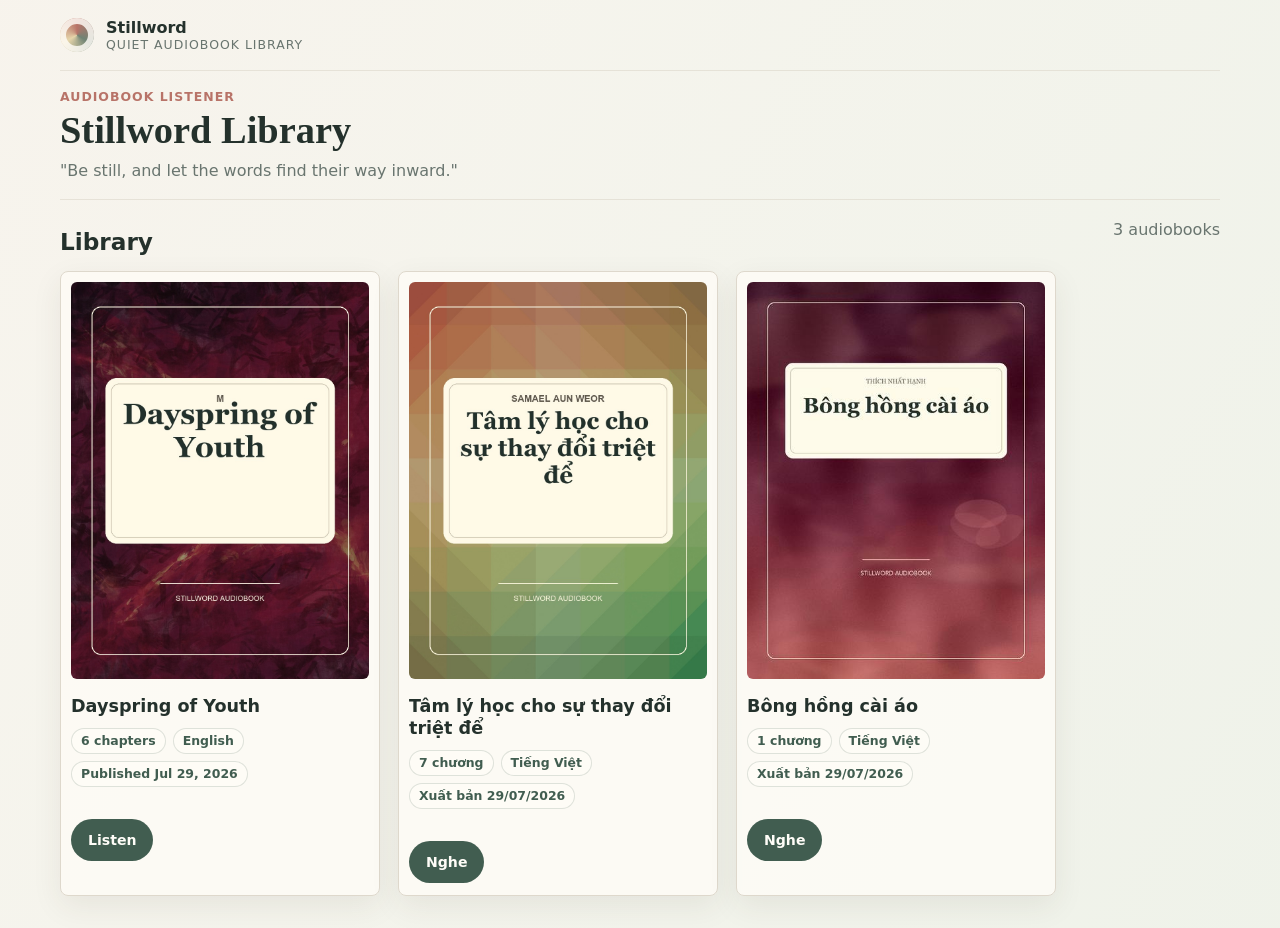
==== index.html @ 3c8ef7a2 "Update audiobook listener export: Tâm lý học cho sự thay đổi triệt để" ====
<!doctype html>
<html lang="en">
  <head>
    <meta charset="utf-8">
    <meta name="viewport" content="width=device-width, initial-scale=1">
    <title>Stillword</title>
    <meta name="description" content="A calm static audiobook listening library for GitHub Pages.">
    <meta property="og:type" content="website">
    <meta property="og:site_name" content="Stillword">
    <meta property="og:title" content="Stillword">
    <meta property="og:description" content="A calm audiobook listening library.">
    <meta property="og:url" content="https://cristalngo.github.io/audio-book/">
    <meta property="og:image" content="https://cristalngo.github.io/audio-book/assets/icons/icon-512.png">
    <meta name="twitter:card" content="summary_large_image">
    <meta name="twitter:title" content="Stillword">
    <meta name="twitter:description" content="A calm audiobook listening library.">
    <meta name="twitter:image" content="https://cristalngo.github.io/audio-book/assets/icons/icon-512.png">
    <meta name="theme-color" content="#415d50">
    <meta name="apple-mobile-web-app-title" content="Stillword">
    <meta name="apple-mobile-web-app-capable" content="yes">
    <meta name="apple-mobile-web-app-status-bar-style" content="default">
    <link rel="icon" href="./assets/icons/favicon.svg" type="image/svg+xml">
    <link rel="apple-touch-icon" href="./assets/icons/apple-touch-icon.png">
    <link rel="manifest" href="./manifest.webmanifest">
    <link rel="stylesheet" href="./styles.css?v=share-pages-20">
  </head>
  <body>
    <div class="app-shell">
      <header class="site-header">
        <a class="brand" href="./" aria-label="Stillword home">
          <span class="brand-mark" aria-hidden="true"></span>
          <span>
            <span class="brand-name">Stillword</span>
            <span class="brand-subtitle">Quiet audiobook library</span>
          </span>
        </a>
        <button class="ghost-button" id="headerContinueBtn" type="button" hidden>Continue</button>
      </header>

      <main>
        <section class="library-hero" id="libraryHero">
          <div class="hero-copy">
            <p class="eyebrow">Audiobook listener</p>
            <h1>Stillword Library</h1>
            <p>"Be still, and let the words find their way inward."</p>
          </div>
          <div class="resume-panel" id="resumePanel" hidden>
            <span class="panel-label">Last session</span>
            <strong id="resumeTitle">Continue listening</strong>
            <span id="resumeMeta">Chapter 1</span>
            <button class="primary-button" id="heroContinueBtn" type="button">Continue Listening</button>
          </div>
        </section>

        <section id="libraryView" class="view">
          <div class="section-heading">
            <h2>Library</h2>
            <div class="library-tools">
              <p id="bookCount"></p>
              <button class="text-button small-text-button" id="hiddenToggleBtn" type="button" hidden>Hidden</button>
            </div>
          </div>
          <div class="book-grid" id="bookGrid"></div>
          <div class="hidden-books" id="hiddenBooksPanel" hidden></div>
        </section>

        <section id="bookView" class="view book-view" hidden>
          <button class="text-button" id="backBtn" type="button">Back to library</button>
          <div class="book-detail" id="bookDetail"></div>
        </section>
      </main>
    </div>

    <aside class="player-bar" id="playerBar" hidden aria-label="Audiobook player">
      <div class="player-info">
        <img id="playerCover" alt="" width="54" height="54">
        <div>
          <strong id="playerTitle">Select a chapter</strong>
          <span id="playerChapter">Ready</span>
        </div>
      </div>
      <div class="player-controls">
        <button class="round-button" id="playPauseBtn" type="button" aria-label="Play">Play</button>
        <div class="timeline">
          <input id="seekBar" type="range" min="0" max="1000" value="0" aria-label="Seek">
          <div class="time-row">
            <span id="currentTime">0:00</span>
            <span id="durationTime">0:00</span>
          </div>
        </div>
      </div>
      <audio id="audioPlayer" preload="metadata"></audio>
    </aside>

    <script src="./app.js?v=share-pages-20" defer></script>
  </body>
</html>
---- styles.css ----
:root {
  color-scheme: light;
  --ink: #24312c;
  --muted: #69756f;
  --paper: #f8f5ee;
  --panel: #fffdf8;
  --line: #ded8cc;
  --sage: #6f8374;
  --sage-dark: #415d50;
  --rose: #b87368;
  --amber: #c38a3e;
  --shadow: 0 16px 38px rgba(55, 48, 38, 0.13);
  font-family: Inter, ui-sans-serif, system-ui, -apple-system, BlinkMacSystemFont, "Segoe UI", sans-serif;
}

* {
  box-sizing: border-box;
}

[hidden] {
  display: none !important;
}

body {
  margin: 0;
  min-height: 100vh;
  background:
    linear-gradient(120deg, rgba(248, 245, 238, 0.92), rgba(238, 242, 233, 0.9)),
    radial-gradient(circle at top left, rgba(184, 115, 104, 0.16), transparent 34rem),
    var(--paper);
  color: var(--ink);
  padding-bottom: 32px;
}

body.has-player {
  padding-bottom: 112px;
}

button,
input {
  font: inherit;
}

button {
  cursor: pointer;
}

.app-shell {
  width: min(1160px, calc(100% - 36px));
  margin: 0 auto;
}

.site-header {
  min-height: 70px;
  display: flex;
  align-items: center;
  justify-content: space-between;
  gap: 20px;
}

.brand {
  display: inline-flex;
  align-items: center;
  gap: 12px;
  color: inherit;
  text-decoration: none;
}

.brand-mark {
  width: 34px;
  height: 34px;
  border-radius: 50%;
  background: conic-gradient(from 120deg, var(--sage), #e6d5aa, var(--rose), var(--sage));
  box-shadow: inset 0 0 0 6px rgba(255, 253, 248, 0.82);
}

.brand-name,
.brand-subtitle,
.panel-label,
.player-info span,
.time-row,
.chapter-meta {
  display: block;
}

.brand-name {
  font-weight: 760;
  letter-spacing: 0;
}

.brand-subtitle,
.section-heading p,
.book-card p,
.book-description,
.chapter-meta,
.player-info span,
.time-row,
.resume-panel span {
  color: var(--muted);
}

.brand-subtitle,
.panel-label,
.eyebrow {
  font-size: 0.78rem;
  text-transform: uppercase;
  letter-spacing: 0.08em;
}

.library-hero {
  min-height: 116px;
  display: grid;
  grid-template-columns: minmax(0, 1fr) minmax(280px, 360px);
  align-items: center;
  gap: 24px;
  padding: 18px 0 16px;
  border-top: 1px solid rgba(222, 216, 204, 0.62);
  border-bottom: 1px solid rgba(222, 216, 204, 0.62);
}

.eyebrow {
  color: var(--rose);
  font-weight: 800;
  margin: 0 0 7px;
}

h1,
h2,
h3,
p {
  margin-top: 0;
}

h1 {
  max-width: 760px;
  margin-bottom: 0;
  font-family: Georgia, "Times New Roman", serif;
  font-size: clamp(2.05rem, 4.8vw, 4.25rem);
  line-height: 1.03;
  font-weight: 600;
  letter-spacing: 0;
}

.library-hero h1 {
  max-width: 700px;
  font-size: clamp(2rem, 3vw, 3rem);
}

.hero-copy p:last-child {
  max-width: 520px;
  margin: 8px 0 0;
  color: var(--muted);
  font-size: 1rem;
  line-height: 1.5;
}

h2 {
  font-size: 1.45rem;
  margin-bottom: 0;
}

.resume-panel {
  background: rgba(255, 253, 248, 0.82);
  border: 1px solid var(--line);
  border-radius: 8px;
  padding: 20px;
  box-shadow: var(--shadow);
}

.resume-panel strong {
  display: block;
  margin: 8px 0 4px;
  font-size: 1.15rem;
}

.section-heading {
  display: flex;
  align-items: end;
  justify-content: space-between;
  gap: 20px;
  margin: 20px 0 16px;
}

.library-tools {
  display: flex;
  align-items: center;
  gap: 14px;
}

.book-grid {
  display: grid;
  grid-template-columns: repeat(auto-fill, minmax(250px, 320px));
  gap: 18px;
  justify-content: start;
  align-items: stretch;
}

.book-card {
  position: relative;
  display: grid;
  grid-template-rows: auto 1fr;
  gap: 13px;
  width: 100%;
  min-height: 100%;
  border: 1px solid var(--line);
  border-radius: 8px;
  background: rgba(255, 253, 248, 0.76);
  color: inherit;
  text-align: left;
  padding: 10px 10px 12px;
  box-shadow: 0 10px 30px rgba(68, 56, 42, 0.08);
  transition: transform 160ms ease, box-shadow 160ms ease, border-color 160ms ease;
}

.book-card:hover,
.book-card:focus-within {
  transform: translateY(-3px);
  border-color: rgba(111, 131, 116, 0.7);
  box-shadow: var(--shadow);
  outline: none;
}

.book-open {
  display: block;
  width: 100%;
  border: 0;
  border-radius: 6px;
  padding: 0;
  background: transparent;
  color: inherit;
}

.book-open:focus-visible,
.small-button:focus-visible,
.hide-book-button:focus-visible {
  outline: 3px solid rgba(111, 131, 116, 0.35);
  outline-offset: 3px;
}

.book-card img,
.book-cover-large,
#playerCover {
  object-fit: cover;
  background: #ebe3d4;
}

.book-card img {
  width: 100%;
  aspect-ratio: 3 / 4;
  border-radius: 6px;
}

.book-card h3 {
  margin: 0 0 6px;
  font-size: 1.1rem;
  line-height: 1.25;
}

.book-card p {
  margin-bottom: 10px;
  line-height: 1.45;
}

.card-meta {
  display: block;
  color: var(--sage-dark);
  font-size: 0.88rem;
  font-weight: 700;
}

.book-meta-list {
  display: flex;
  flex-wrap: wrap;
  gap: 7px;
  margin-top: 10px;
}

.book-meta-list span {
  display: inline-flex;
  align-items: center;
  min-height: 26px;
  padding: 0 9px;
  border: 1px solid rgba(111, 131, 116, 0.22);
  border-radius: 999px;
  background: rgba(255, 253, 248, 0.58);
  color: var(--sage-dark);
  font-size: 0.78rem;
  font-weight: 760;
}

.detail-meta {
  margin: 12px 0 0;
}

.card-actions {
  display: flex;
  flex-wrap: wrap;
  gap: 8px;
  margin-top: 16px;
}

.small-button {
  min-height: 36px;
  padding: 0 16px;
  font-size: 0.88rem;
  margin-top: 0;
}

.small-text-button {
  min-height: 32px;
  padding: 0;
  color: var(--sage-dark);
  font-size: 0.86rem;
}

.hide-book-button {
  position: absolute;
  top: 12px;
  right: 12px;
  width: 30px;
  height: 30px;
  min-height: 0;
  display: grid;
  place-items: center;
  border: 1px solid rgba(222, 216, 204, 0.74);
  border-radius: 999px;
  background: rgba(255, 253, 248, 0.82);
  color: var(--sage-dark);
  opacity: 0;
  transition: opacity 140ms ease, background 140ms ease, border-color 140ms ease;
}

.hide-book-button svg {
  width: 17px;
  height: 17px;
  fill: none;
  stroke: currentColor;
  stroke-linecap: round;
  stroke-linejoin: round;
  stroke-width: 1.8;
}

.book-card:hover .hide-book-button,
.book-card:focus-within .hide-book-button {
  opacity: 1;
}

.hide-book-button:hover {
  border-color: rgba(184, 115, 104, 0.46);
  background: rgba(255, 253, 248, 0.96);
}

.hidden-books {
  display: grid;
  gap: 8px;
  max-width: 420px;
  margin-top: 14px;
  padding-top: 10px;
  border-top: 1px solid rgba(222, 216, 204, 0.7);
}

.hidden-book-row {
  display: flex;
  align-items: center;
  justify-content: space-between;
  gap: 12px;
  color: var(--muted);
  font-size: 0.92rem;
}

.hidden-book-row span {
  min-width: 0;
  overflow: hidden;
  text-overflow: ellipsis;
  white-space: nowrap;
}

.book-view {
  padding-top: 22px;
}

.text-button,
.ghost-button,
.primary-button,
.round-button {
  border: 0;
  border-radius: 999px;
  min-height: 42px;
  padding: 0 17px;
  font-weight: 760;
}

.text-button {
  background: transparent;
  color: var(--sage-dark);
  padding-left: 0;
}

.ghost-button {
  background: rgba(255, 253, 248, 0.76);
  color: var(--sage-dark);
  border: 1px solid var(--line);
}

.primary-button,
.round-button {
  background: var(--sage-dark);
  color: #fffdf8;
}

.primary-button {
  margin-top: 16px;
}

.book-detail {
  display: grid;
  gap: 24px;
  max-width: 860px;
  padding-bottom: 34px;
}

.book-heading {
  display: grid;
  grid-template-columns: 86px minmax(0, 1fr);
  gap: 18px;
  align-items: center;
}

.book-detail h1 {
  margin-bottom: 8px;
  font-size: clamp(2.2rem, 4vw, 4rem);
}

.book-detail h2 {
  max-width: 760px;
  margin: 0;
  color: var(--sage-dark);
  font-size: clamp(1.05rem, 2vw, 1.45rem);
  line-height: 1.35;
  font-family: Inter, ui-sans-serif, system-ui, -apple-system, BlinkMacSystemFont, "Segoe UI", sans-serif;
  font-weight: 760;
}

.book-cover-small {
  width: 86px;
  aspect-ratio: 3 / 4;
  border-radius: 8px;
  box-shadow: 0 12px 28px rgba(55, 48, 38, 0.12);
}

.book-description {
  max-width: 680px;
  line-height: 1.65;
}

.detail-actions {
  display: flex;
  flex-wrap: wrap;
  gap: 10px;
  margin: 14px 0 0;
}

.compact-action {
  min-height: 36px;
  padding: 0 15px;
  font-size: 0.86rem;
}

.chapter-list {
  display: grid;
  gap: 10px;
  max-width: 860px;
}

.chapter-row {
  display: grid;
  grid-template-columns: 54px minmax(0, 1fr);
  align-items: center;
  gap: 14px;
  width: 100%;
  padding: 12px;
  background: rgba(255, 253, 248, 0.78);
  border: 1px solid var(--line);
  border-radius: 8px;
  color: inherit;
  text-align: left;
  transition: border-color 160ms ease, background 160ms ease, transform 160ms ease;
}

.chapter-row:hover,
.chapter-row:focus-visible {
  border-color: rgba(111, 131, 116, 0.72);
  background: rgba(255, 253, 248, 0.95);
  outline: none;
  transform: translateY(-1px);
}

.chapter-number {
  width: 42px;
  height: 42px;
  border-radius: 50%;
  display: grid;
  place-items: center;
  background: #ece5d9;
  color: var(--sage-dark);
  font-weight: 800;
}

.chapter-row h3 {
  margin: 0 0 3px;
  font-size: 1rem;
}

.share-landing {
  min-height: 100vh;
  display: grid;
  place-items: center;
  align-content: center;
  gap: 16px;
  padding: 28px;
  text-align: center;
}

.share-landing img {
  width: min(260px, 70vw);
  aspect-ratio: 3 / 4;
  border-radius: 8px;
  object-fit: cover;
  box-shadow: 0 22px 70px rgba(39, 35, 29, 0.18);
}

.share-landing h1 {
  max-width: 680px;
  margin: 0;
  font-size: clamp(2rem, 8vw, 4rem);
}

.share-landing p {
  margin: 0;
  color: var(--muted);
}

.player-bar {
  position: fixed;
  left: 50%;
  bottom: 16px;
  transform: translateX(-50%);
  width: min(1120px, calc(100% - 32px));
  display: grid;
  grid-template-columns: minmax(220px, 1fr) minmax(320px, 1.5fr);
  gap: 20px;
  align-items: center;
  padding: 12px;
  background: rgba(255, 253, 248, 0.94);
  border: 1px solid var(--line);
  border-radius: 8px;
  box-shadow: 0 20px 70px rgba(39, 35, 29, 0.22);
  backdrop-filter: blur(16px);
  z-index: 10;
}

body.mini-player .player-bar {
  width: min(520px, calc(100% - 22px));
  grid-template-columns: minmax(0, 1fr) auto;
  gap: 10px;
  padding: 8px;
  bottom: 10px;
}

body.mini-player .timeline {
  display: none;
}

body.mini-player #playerCover {
  width: 42px;
  height: 42px;
}

body.mini-player .round-button {
  width: 52px;
  min-height: 52px;
}

.player-info,
.player-controls {
  display: flex;
  align-items: center;
  gap: 12px;
  min-width: 0;
}

#playerCover {
  width: 54px;
  height: 54px;
  border-radius: 6px;
  flex: 0 0 auto;
}

.player-info div,
.timeline {
  min-width: 0;
  width: 100%;
}

.player-info strong,
.player-info span {
  overflow: hidden;
  text-overflow: ellipsis;
  white-space: nowrap;
}

.round-button {
  width: 58px;
  padding: 0;
}

#seekBar {
  width: 100%;
  accent-color: var(--sage-dark);
}

.time-row {
  margin-top: 2px;
  display: flex;
  justify-content: space-between;
  font-size: 0.78rem;
}

.empty-state {
  padding: 36px 0;
  color: var(--muted);
}

@media (max-width: 760px) {
  body.has-player {
    padding-bottom: 150px;
  }

  .app-shell,
  .player-bar {
    width: min(100% - 22px, 1120px);
  }

  .site-header {
    min-height: 68px;
  }

  .brand-subtitle {
    display: none;
  }

  .library-hero,
  .player-bar {
    grid-template-columns: 1fr;
  }

  .library-hero {
    min-height: 0;
    padding: 16px 0 18px;
  }

  .library-hero h1 {
    font-size: clamp(1.9rem, 9vw, 2.8rem);
  }

  .section-heading {
    align-items: start;
    flex-direction: column;
    gap: 4px;
  }

  .library-tools {
    width: 100%;
    justify-content: space-between;
  }

  .book-grid {
    grid-template-columns: minmax(0, 1fr);
    gap: 10px;
  }

  .book-card {
    grid-template-columns: clamp(104px, 30vw, 124px) minmax(0, 1fr);
    grid-template-rows: auto;
    align-items: center;
    gap: 13px;
    border-color: rgba(222, 216, 204, 0.78);
    padding: 10px 12px 10px 10px;
    box-shadow: 0 8px 20px rgba(68, 56, 42, 0.07);
  }

  .book-card > div {
    min-width: 0;
    padding-right: 30px;
  }

  .hide-book-button {
    top: 10px;
    right: 10px;
    width: 25px;
    height: 25px;
    border-color: rgba(222, 216, 204, 0.58);
    background: rgba(255, 253, 248, 0.64);
    opacity: 0.82;
  }

  .hide-book-button svg {
    width: 14px;
    height: 14px;
    stroke-width: 1.65;
  }

  .book-card:hover,
  .book-card:focus-within {
    transform: none;
  }

  .book-card img {
    aspect-ratio: 3 / 4;
    min-height: 0;
    border-radius: 5px;
  }

  .book-card h3 {
    display: -webkit-box;
    margin: 0 0 8px;
    overflow: hidden;
    font-size: clamp(0.98rem, 3.7vw, 1.12rem);
    line-height: 1.16;
    -webkit-box-orient: vertical;
    -webkit-line-clamp: 3;
  }

  .book-meta-list {
    gap: 5px;
    margin-top: 0;
  }

  .book-meta-list span {
    min-height: 21px;
    padding: 0 7px;
    font-size: 0.66rem;
    line-height: 1;
  }

  .card-actions {
    margin-top: 12px;
  }

  .small-button {
    min-height: 31px;
    padding: 0 14px;
    font-size: 0.78rem;
  }

  .small-text-button {
    min-height: 32px;
    font-size: 0.82rem;
  }

  .chapter-row {
    grid-template-columns: 42px minmax(0, 1fr);
    min-height: 86px;
  }

  .book-detail h1 {
    margin-bottom: 6px;
    font-size: clamp(1.65rem, 7vw, 2.35rem);
  }

  .book-detail h2 {
    font-size: 1rem;
    line-height: 1.34;
  }

  .book-heading {
    grid-template-columns: 58px minmax(0, 1fr);
    gap: 12px;
  }

  .book-cover-small {
    width: 58px;
    border-radius: 7px;
  }

  .player-bar {
    bottom: 10px;
    gap: 10px;
    padding: 10px;
  }

  body.mini-player .player-bar {
    grid-template-columns: minmax(0, 1fr) auto;
    padding: 8px;
  }

  .player-controls {
    gap: 10px;
  }

  .round-button {
    width: 54px;
    min-height: 54px;
    flex: 0 0 54px;
  }
}
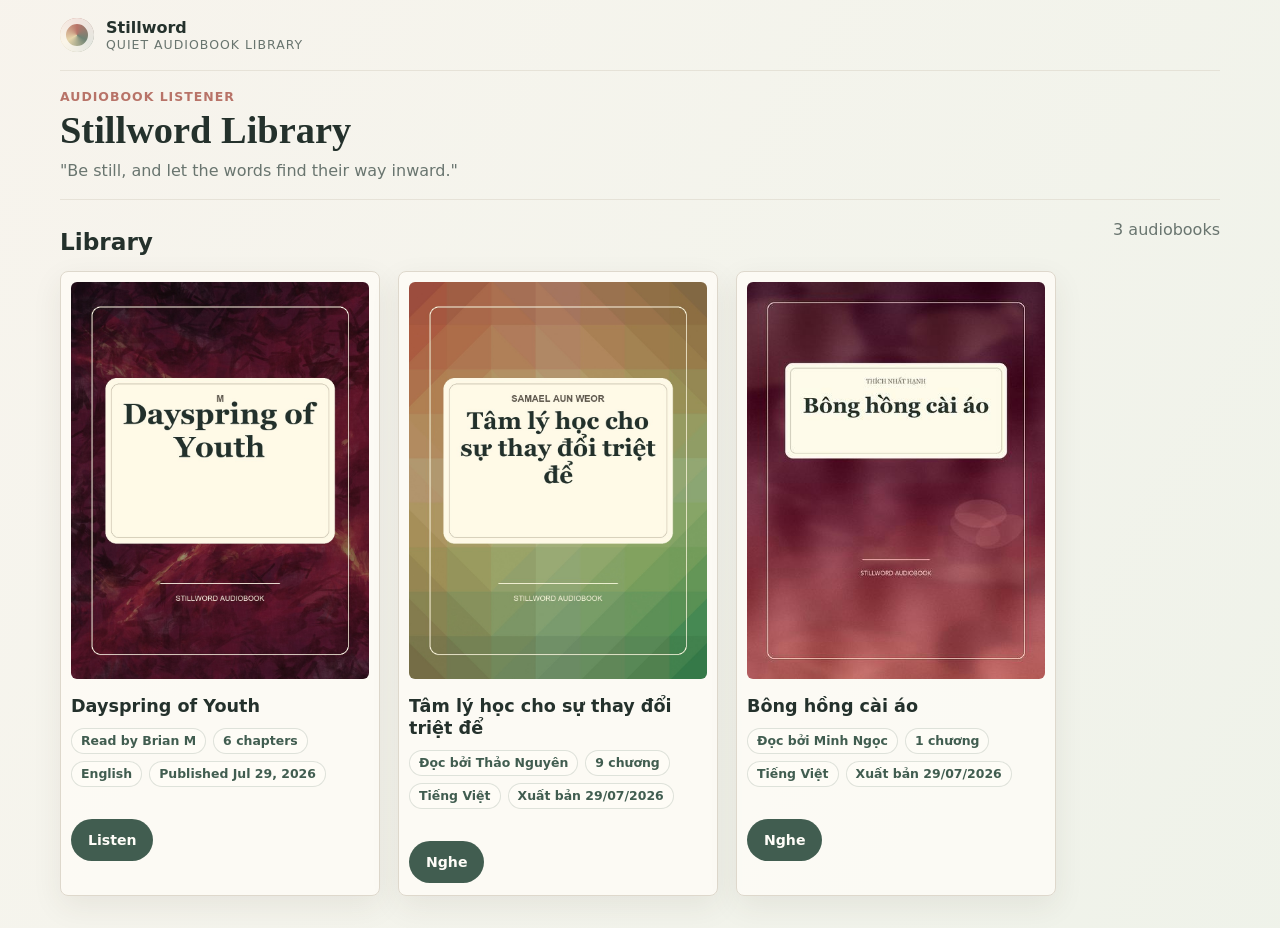
==== commit bd478c91: "Track local listens and show narrator" ====
--- a/index.html
+++ b/index.html
@@ -22,7 +22,7 @@
     <link rel="icon" href="./assets/icons/favicon.svg" type="image/svg+xml">
     <link rel="apple-touch-icon" href="./assets/icons/apple-touch-icon.png">
     <link rel="manifest" href="./manifest.webmanifest">
-    <link rel="stylesheet" href="./styles.css?v=share-pages-20">
+    <link rel="stylesheet" href="./styles.css?v=listen-stats-22">
   </head>
   <body>
     <div class="app-shell">
@@ -92,6 +92,6 @@
       <audio id="audioPlayer" preload="metadata"></audio>
     </aside>
 
-    <script src="./app.js?v=share-pages-20" defer></script>
+    <script src="./app.js?v=listen-stats-22" defer></script>
   </body>
 </html>
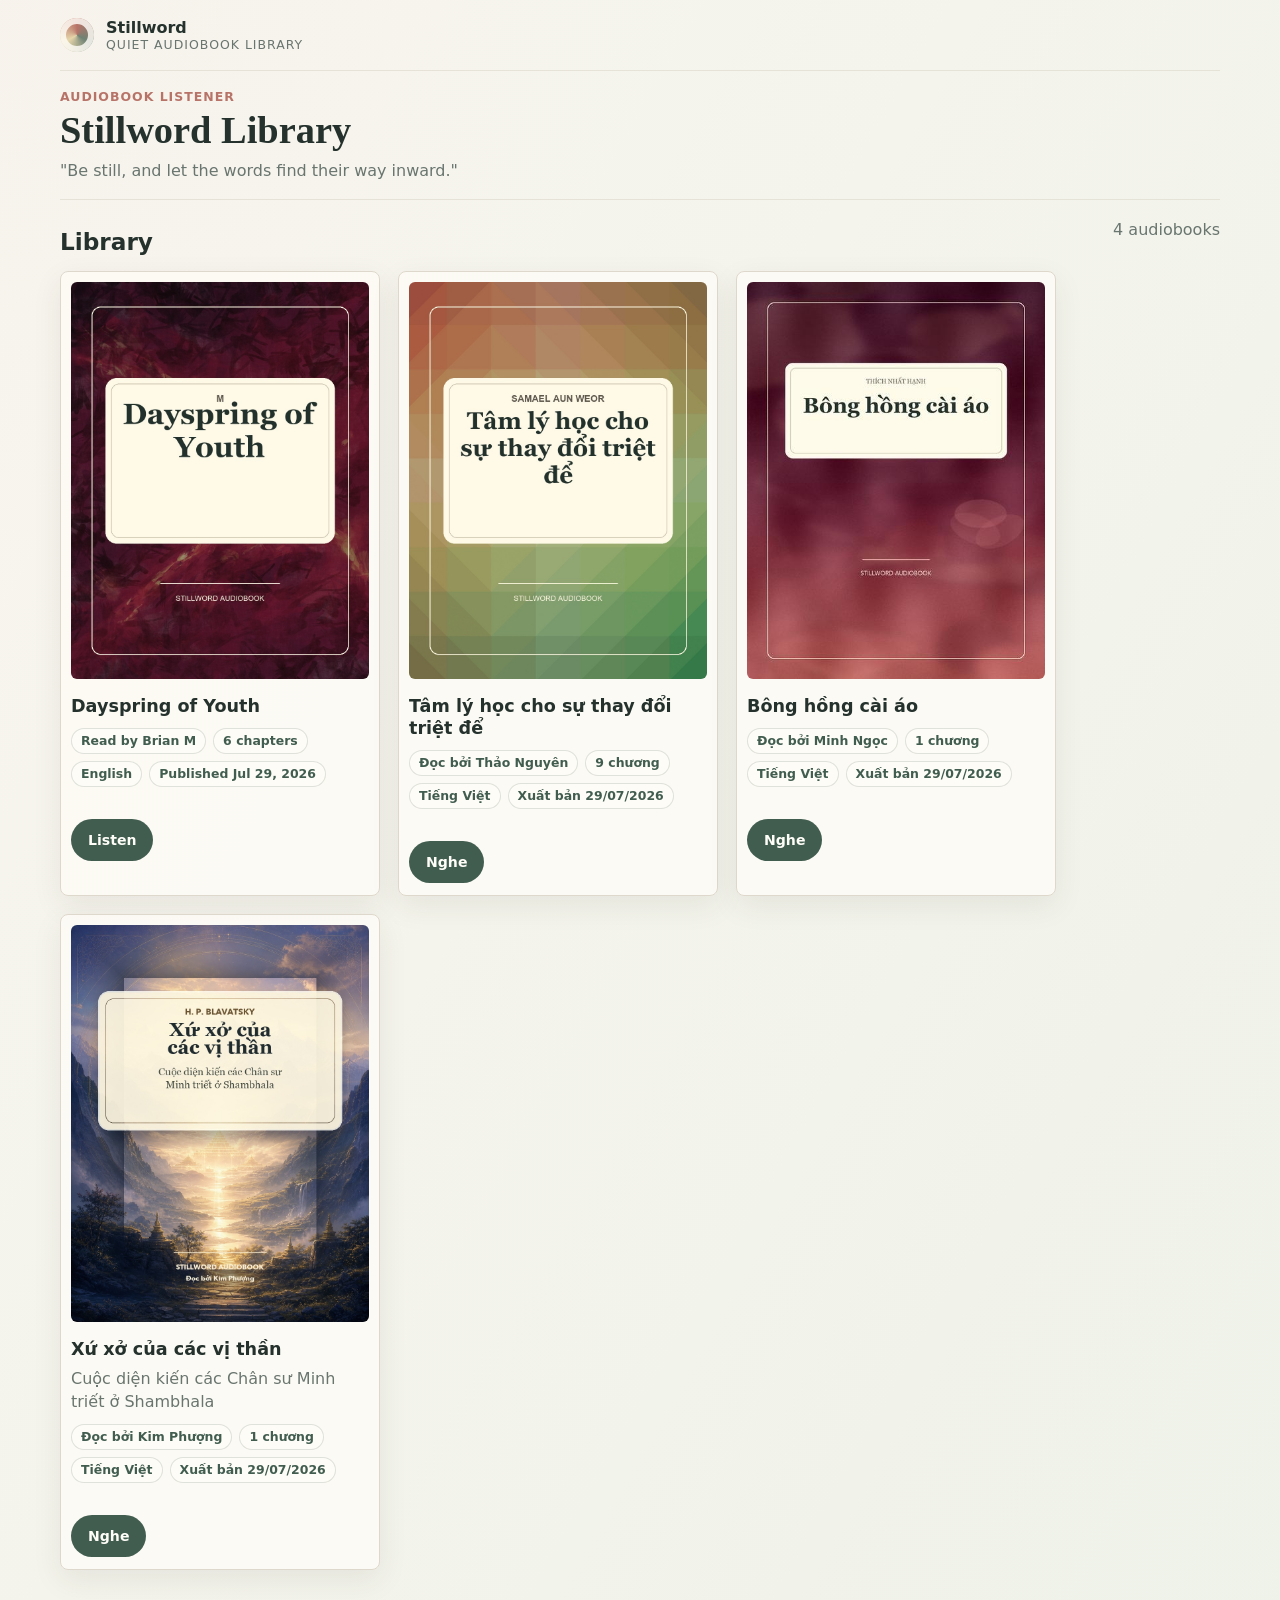
==== commit 631b4d8d: "Add cover for Xu xo cua cac vi than" ====
--- a/index.html
+++ b/index.html
@@ -22,7 +22,7 @@
     <link rel="icon" href="./assets/icons/favicon.svg" type="image/svg+xml">
     <link rel="apple-touch-icon" href="./assets/icons/apple-touch-icon.png">
     <link rel="manifest" href="./manifest.webmanifest">
-    <link rel="stylesheet" href="./styles.css?v=listen-stats-22">
+    <link rel="stylesheet" href="./styles.css?v=xu-xo-cover-24">
   </head>
   <body>
     <div class="app-shell">
@@ -92,6 +92,6 @@
       <audio id="audioPlayer" preload="metadata"></audio>
     </aside>
 
-    <script src="./app.js?v=listen-stats-22" defer></script>
+    <script src="./app.js?v=xu-xo-cover-24" defer></script>
   </body>
 </html>
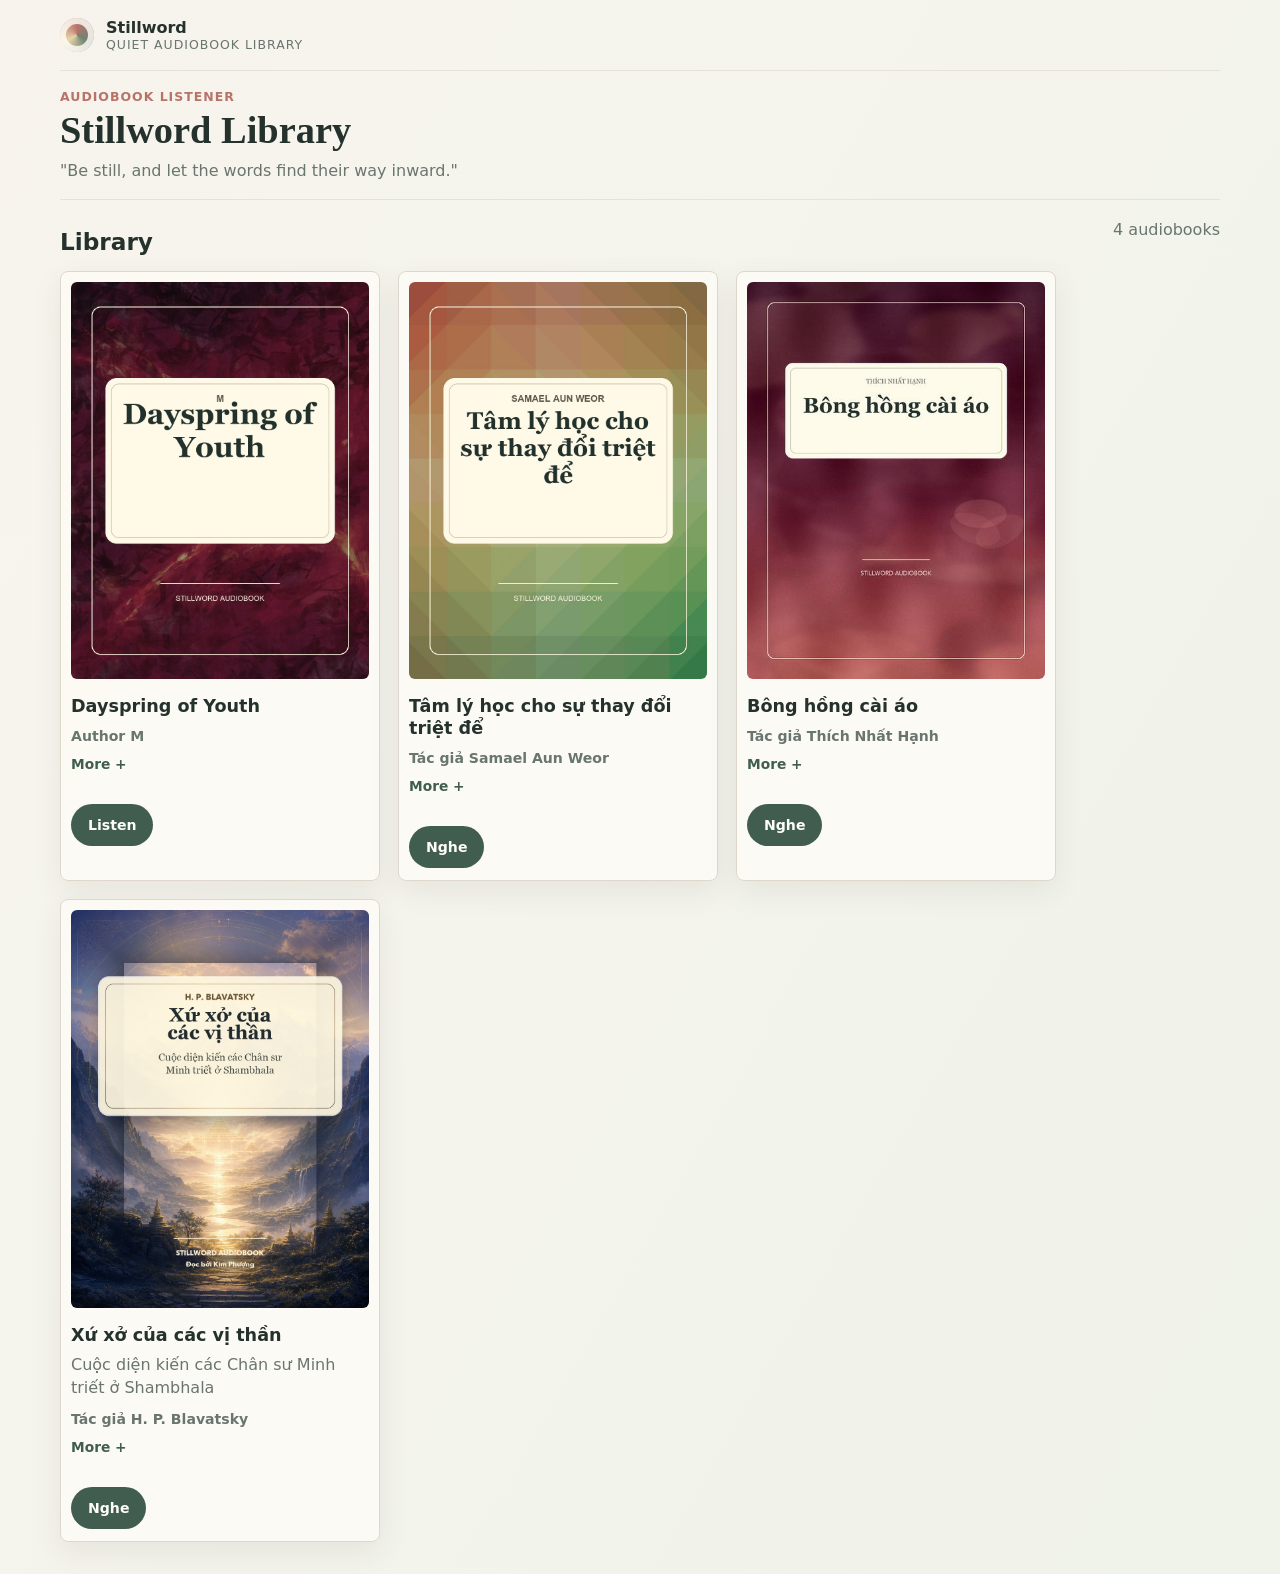
==== commit be13fb42: "Simplify book metadata display" ====
--- a/index.html
+++ b/index.html
@@ -22,7 +22,7 @@
     <link rel="icon" href="./assets/icons/favicon.svg" type="image/svg+xml">
     <link rel="apple-touch-icon" href="./assets/icons/apple-touch-icon.png">
     <link rel="manifest" href="./manifest.webmanifest">
-    <link rel="stylesheet" href="./styles.css?v=xu-xo-cover-24">
+    <link rel="stylesheet" href="./styles.css?v=compact-meta-25">
   </head>
   <body>
     <div class="app-shell">
@@ -92,6 +92,6 @@
       <audio id="audioPlayer" preload="metadata"></audio>
     </aside>
 
-    <script src="./app.js?v=xu-xo-cover-24" defer></script>
+    <script src="./app.js?v=compact-meta-25" defer></script>
   </body>
 </html>
--- a/styles.css
+++ b/styles.css
@@ -261,6 +261,49 @@
   line-height: 1.45;
 }
 
+.book-byline {
+  margin: 8px 0 0;
+  color: var(--sage-dark);
+  font-size: 0.88rem;
+  font-weight: 760;
+  line-height: 1.35;
+}
+
+.detail-byline {
+  margin-top: 12px;
+  font-size: 0.98rem;
+}
+
+.book-more {
+  margin-top: 8px;
+  color: var(--muted);
+}
+
+.book-more summary {
+  width: max-content;
+  cursor: pointer;
+  color: var(--sage-dark);
+  font-size: 0.86rem;
+  font-weight: 780;
+  list-style: none;
+}
+
+.book-more summary::-webkit-details-marker {
+  display: none;
+}
+
+.book-more summary::after {
+  content: " +";
+}
+
+.book-more[open] summary::after {
+  content: " -";
+}
+
+.book-more .book-meta-list {
+  margin-top: 8px;
+}
+
 .card-meta {
   display: block;
   color: var(--sage-dark);
@@ -290,6 +333,14 @@
 
 .detail-meta {
   margin: 12px 0 0;
+}
+
+.detail-more {
+  margin-top: 12px;
+}
+
+.detail-more .compact-action {
+  margin-top: 10px;
 }
 
 .card-actions {
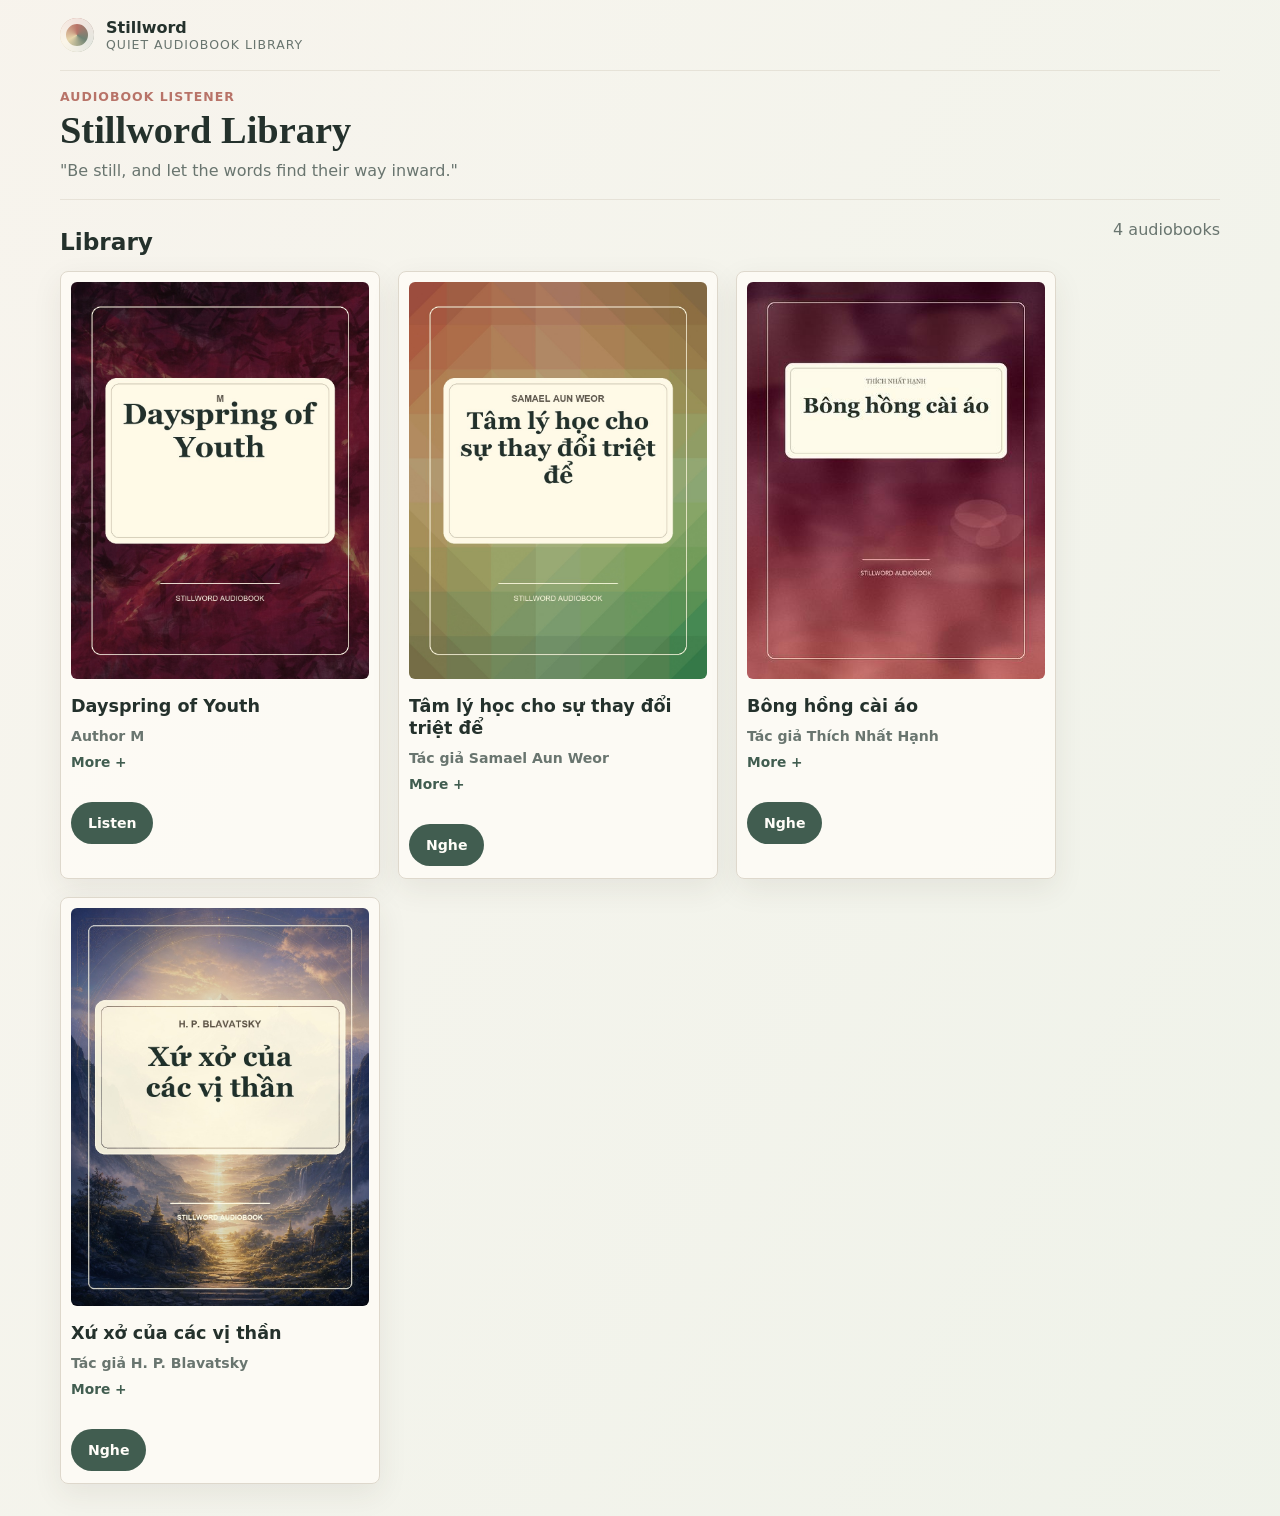
==== commit 06de022f: "Improve audiobook cover balance" ====
--- a/index.html
+++ b/index.html
@@ -22,7 +22,7 @@
     <link rel="icon" href="./assets/icons/favicon.svg" type="image/svg+xml">
     <link rel="apple-touch-icon" href="./assets/icons/apple-touch-icon.png">
     <link rel="manifest" href="./manifest.webmanifest">
-    <link rel="stylesheet" href="./styles.css?v=compact-meta-25">
+    <link rel="stylesheet" href="./styles.css?v=cover-balance-26">
   </head>
   <body>
     <div class="app-shell">
@@ -92,6 +92,6 @@
       <audio id="audioPlayer" preload="metadata"></audio>
     </aside>
 
-    <script src="./app.js?v=compact-meta-25" defer></script>
+    <script src="./app.js?v=cover-balance-26" defer></script>
   </body>
 </html>
--- a/styles.css
+++ b/styles.css
@@ -257,7 +257,7 @@
 }
 
 .book-card p {
-  margin-bottom: 10px;
+  margin-bottom: 8px;
   line-height: 1.45;
 }
 
@@ -302,6 +302,10 @@
 
 .book-more .book-meta-list {
   margin-top: 8px;
+}
+
+.book-more .book-meta-list span:first-child {
+  max-width: 100%;
 }
 
 .card-meta {
@@ -479,7 +483,7 @@
 
 .book-detail h1 {
   margin-bottom: 8px;
-  font-size: clamp(2.2rem, 4vw, 4rem);
+  font-size: clamp(2rem, 3.4vw, 3.4rem);
 }
 
 .book-detail h2 {
@@ -731,12 +735,12 @@
   }
 
   .book-card {
-    grid-template-columns: clamp(104px, 30vw, 124px) minmax(0, 1fr);
+    grid-template-columns: clamp(118px, 36vw, 148px) minmax(0, 1fr);
     grid-template-rows: auto;
-    align-items: center;
-    gap: 13px;
+    align-items: start;
+    gap: 14px;
     border-color: rgba(222, 216, 204, 0.78);
-    padding: 10px 12px 10px 10px;
+    padding: 10px 12px 12px 10px;
     box-shadow: 0 8px 20px rgba(68, 56, 42, 0.07);
   }
 
@@ -774,12 +778,25 @@
 
   .book-card h3 {
     display: -webkit-box;
-    margin: 0 0 8px;
+    margin: 1px 0 7px;
     overflow: hidden;
-    font-size: clamp(0.98rem, 3.7vw, 1.12rem);
-    line-height: 1.16;
+    font-size: clamp(1rem, 4.15vw, 1.32rem);
+    line-height: 1.14;
     -webkit-box-orient: vertical;
     -webkit-line-clamp: 3;
+  }
+
+  .book-byline {
+    margin-top: 6px;
+    font-size: 0.78rem;
+  }
+
+  .book-more {
+    margin-top: 7px;
+  }
+
+  .book-more summary {
+    font-size: 0.78rem;
   }
 
   .book-meta-list {
@@ -794,6 +811,15 @@
     line-height: 1;
   }
 
+  .book-more .book-meta-list span:first-child {
+    width: 100%;
+    justify-content: flex-start;
+    white-space: normal;
+    line-height: 1.25;
+    padding-top: 5px;
+    padding-bottom: 5px;
+  }
+
   .card-actions {
     margin-top: 12px;
   }
@@ -816,7 +842,9 @@
 
   .book-detail h1 {
     margin-bottom: 6px;
-    font-size: clamp(1.65rem, 7vw, 2.35rem);
+    font-size: clamp(1.35rem, 5.2vw, 1.72rem);
+    line-height: 1.1;
+    overflow-wrap: anywhere;
   }
 
   .book-detail h2 {
@@ -825,12 +853,13 @@
   }
 
   .book-heading {
-    grid-template-columns: 58px minmax(0, 1fr);
-    gap: 12px;
+    grid-template-columns: clamp(88px, 28vw, 112px) minmax(0, 1fr);
+    gap: 14px;
+    align-items: start;
   }
 
   .book-cover-small {
-    width: 58px;
+    width: 100%;
     border-radius: 7px;
   }
 
